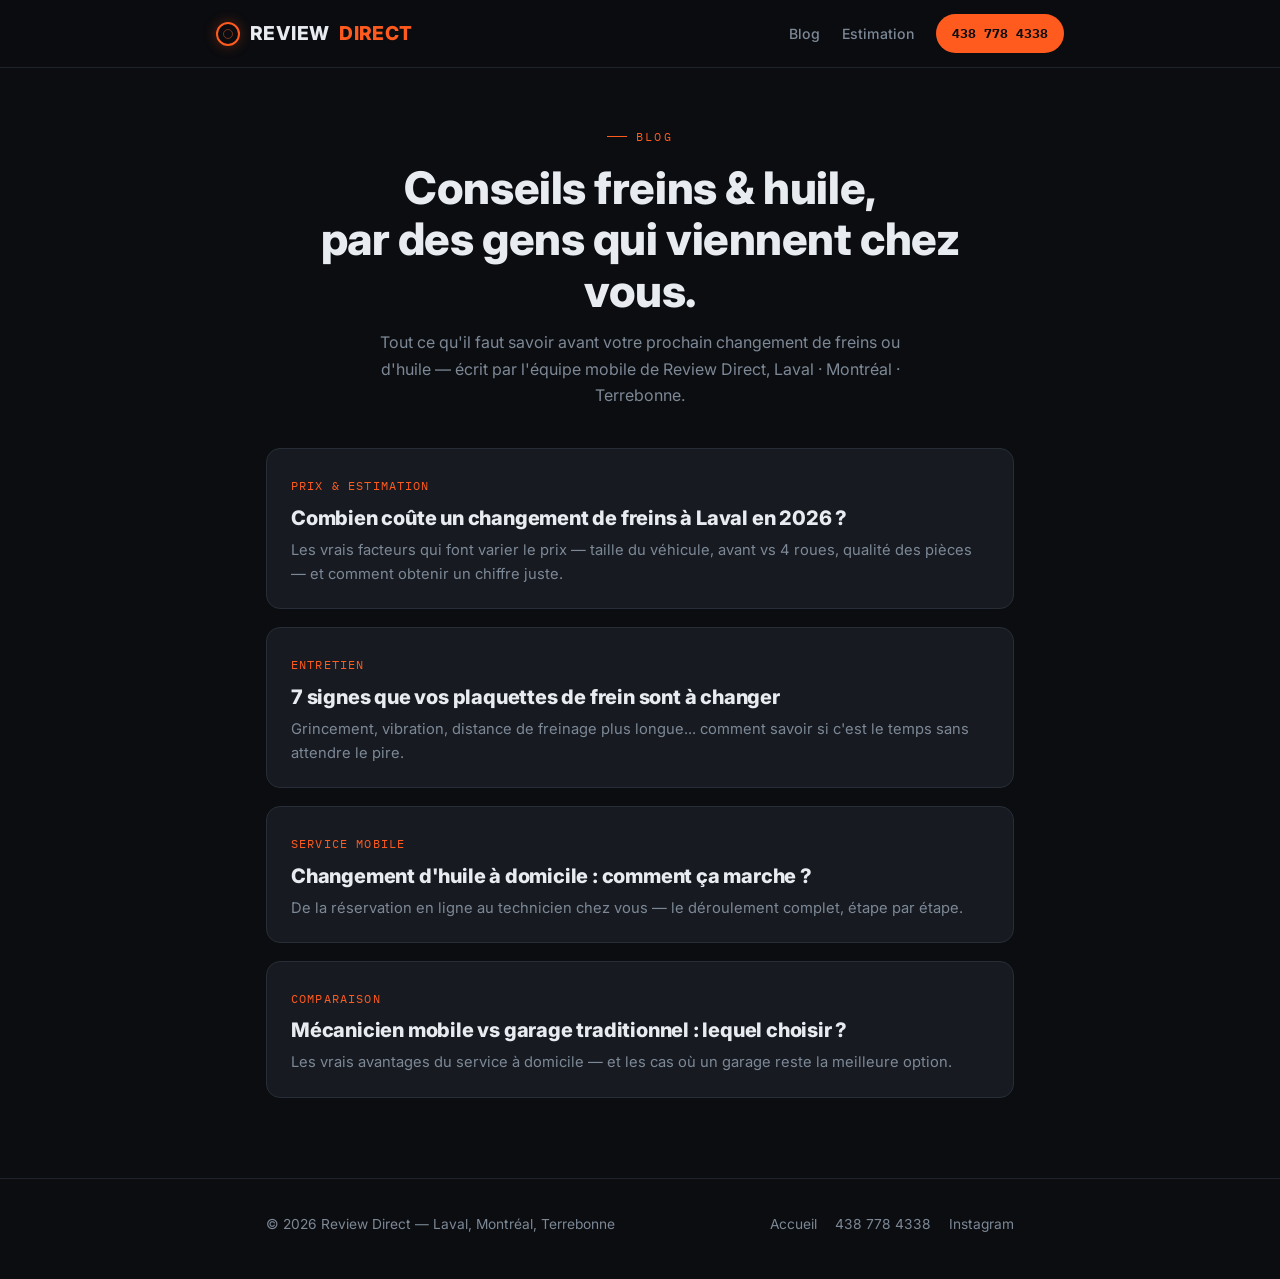
==== blog/index.html @ 67249930 "Ajoute un blog SEO (4 articles + hub) : freins, huile, mécanicien mobile vs garage, lien Blog dans n" ====
<!DOCTYPE html>
<html lang="fr">
<head>
<meta charset="UTF-8">
<meta name="viewport" content="width=device-width, initial-scale=1.0">
<title>Blog | Review Direct — Conseils freins & huile à domicile</title>
<meta name="description" content="Conseils pratiques sur les freins et le changement d'huile pour votre véhicule, par l'équipe mobile de Review Direct à Laval, Montréal et Terrebonne.">
<meta name="robots" content="index, follow">
<link rel="canonical" href="https://reviewdirect.ca/blog/">
<meta name="theme-color" content="#0b0d10">
<meta property="og:type" content="website">
<meta property="og:site_name" content="Review Direct">
<meta property="og:locale" content="fr_CA">
<meta property="og:url" content="https://reviewdirect.ca/blog/">
<meta property="og:title" content="Blog | Review Direct">
<meta property="og:description" content="Conseils pratiques sur les freins et le changement d'huile, par l'équipe mobile de Review Direct.">
<link rel="preconnect" href="https://fonts.googleapis.com">
<link rel="preconnect" href="https://fonts.gstatic.com" crossorigin>
<link href="https://fonts.googleapis.com/css2?family=Inter:wght@400;500;600;700;800;900&family=IBM+Plex+Mono:wght@400;500;600;700&display=swap" rel="stylesheet">
<link rel="stylesheet" href="/blog/style.css">
</head>
<body>

<header>
  <div class="nav">
    <a href="/" class="logo"><span class="logo-mark"></span>Review <em>Direct</em></a>
    <nav class="nav-links">
      <a href="/blog/">Blog</a>
      <a href="/#estimation">Estimation</a>
      <a href="tel:4387784338" class="nav-call">438 778 4338</a>
    </nav>
  </div>
</header>

<main class="wrap">
  <div class="hub-hero">
    <span class="tag">Blog</span>
    <h1>Conseils freins & huile,<br>par des gens qui viennent chez vous.</h1>
    <p>Tout ce qu'il faut savoir avant votre prochain changement de freins ou d'huile — écrit par l'équipe mobile de Review Direct, Laval · Montréal · Terrebonne.</p>
  </div>

  <div class="post-grid">
    <a class="post-card" href="/blog/combien-coute-changement-freins-laval.html">
      <span class="pc-tag">Prix & estimation</span>
      <h2>Combien coûte un changement de freins à Laval en 2026 ?</h2>
      <p>Les vrais facteurs qui font varier le prix — taille du véhicule, avant vs 4 roues, qualité des pièces — et comment obtenir un chiffre juste.</p>
    </a>
    <a class="post-card" href="/blog/signes-plaquettes-frein-usees.html">
      <span class="pc-tag">Entretien</span>
      <h2>7 signes que vos plaquettes de frein sont à changer</h2>
      <p>Grincement, vibration, distance de freinage plus longue... comment savoir si c'est le temps sans attendre le pire.</p>
    </a>
    <a class="post-card" href="/blog/changement-huile-domicile-comment-ca-marche.html">
      <span class="pc-tag">Service mobile</span>
      <h2>Changement d'huile à domicile : comment ça marche ?</h2>
      <p>De la réservation en ligne au technicien chez vous — le déroulement complet, étape par étape.</p>
    </a>
    <a class="post-card" href="/blog/mecanicien-mobile-vs-garage.html">
      <span class="pc-tag">Comparaison</span>
      <h2>Mécanicien mobile vs garage traditionnel : lequel choisir ?</h2>
      <p>Les vrais avantages du service à domicile — et les cas où un garage reste la meilleure option.</p>
    </a>
  </div>
</main>

<footer>
  <div class="wrap ft-row">
    <span>© 2026 Review Direct — Laval, Montréal, Terrebonne</span>
    <div style="display:flex;gap:18px;">
      <a href="/">Accueil</a>
      <a href="tel:4387784338">438 778 4338</a>
      <a href="https://www.instagram.com/514.450mobile/" target="_blank" rel="noopener noreferrer">Instagram</a>
    </div>
  </div>
</footer>

</body>
</html>
---- blog/style.css ----
:root{
  --void:#0b0d10; --graphite:#12151a; --panel:#171b21; --panel-2:#1e232b;
  --line:#282e37; --line-soft:#1f242c; --dust:#7d8896; --chalk:#e8ecf1;
  --heat:#ff5b1f; --ember:#ffb43d; --heat-glow:rgba(255,91,31,.30); --ok:#3ddc97;
}
*{box-sizing:border-box;margin:0;padding:0;}
html{scroll-behavior:smooth;}
body{background:var(--void);color:var(--chalk);font-family:'Inter',sans-serif;-webkit-font-smoothing:antialiased;line-height:1.65;}
a{color:inherit;text-decoration:none;}
img{max-width:100%;display:block;}
.wrap{max-width:800px;margin:0 auto;padding:0 26px;}
h1,h2,h3{font-family:'Inter',sans-serif;font-weight:800;line-height:1.15;letter-spacing:-.01em;}
:focus-visible{outline:2px solid var(--heat);outline-offset:3px;border-radius:4px;}

/* header */
header{position:sticky;top:0;z-index:80;background:rgba(11,13,16,.88);backdrop-filter:blur(14px) saturate(140%);border-bottom:1px solid var(--line-soft);}
.nav{display:flex;align-items:center;justify-content:space-between;gap:20px;padding:14px 26px;max-width:900px;margin:0 auto;}
.logo{display:flex;align-items:center;gap:10px;font-weight:800;font-size:1.2rem;text-transform:uppercase;letter-spacing:.02em;}
.logo-mark{width:24px;height:24px;border-radius:50%;border:2.5px solid var(--heat);position:relative;flex-shrink:0;box-shadow:0 0 14px var(--heat-glow);}
.logo-mark::after{content:'';position:absolute;inset:5px;border-radius:50%;border:1.5px solid rgba(255,91,31,.45);}
.logo em{font-style:normal;color:var(--heat);}
.nav-links{display:flex;align-items:center;gap:22px;font-size:.88rem;color:var(--dust);font-weight:500;}
.nav-links a:hover{color:var(--chalk);}
.nav-call{font-family:'IBM Plex Mono',monospace;font-size:.8rem;font-weight:700;padding:9px 16px;border-radius:999px;background:var(--heat);color:#0b0d10;white-space:nowrap;}
@media (max-width:560px){.nav-links a:not(.nav-call){display:none;}}

/* breadcrumb */
.crumb{font-family:'IBM Plex Mono',monospace;font-size:.74rem;letter-spacing:.05em;color:var(--dust);padding:22px 0 0;}
.crumb a{color:var(--dust);} .crumb a:hover{color:var(--heat);}

/* article */
.art-hero{padding:26px 0 10px;}
.tag{font-family:'IBM Plex Mono',monospace;font-size:.76rem;letter-spacing:.18em;text-transform:uppercase;color:var(--heat);display:inline-flex;align-items:center;gap:9px;}
.tag::before{content:'';width:20px;height:1px;background:var(--heat);}
.art-hero h1{font-size:clamp(1.9rem,4.4vw,2.7rem);margin:16px 0 10px;}
.art-meta{font-family:'IBM Plex Mono',monospace;font-size:.78rem;color:var(--dust);}
.art-body{padding:34px 0 20px;font-size:1.04rem;color:#d6dbe2;}
.art-body p{margin:0 0 20px;}
.art-body h2{font-size:1.5rem;margin:38px 0 14px;color:var(--chalk);}
.art-body h3{font-size:1.2rem;margin:28px 0 12px;color:var(--chalk);}
.art-body ul,.art-body ol{margin:0 0 20px;padding-left:22px;}
.art-body li{margin:0 0 9px;}
.art-body strong{color:var(--chalk);}
.art-body a.inline-link{color:var(--heat);text-decoration:underline;text-underline-offset:3px;}

/* callout CTA */
.callout{background:var(--panel);border:1px solid var(--line);border-left:3px solid var(--heat);border-radius:12px;padding:22px 24px;margin:30px 0;}
.callout p{margin:0 0 14px;color:var(--chalk);}
.callout .cta{display:inline-flex;align-items:center;gap:9px;font-weight:700;font-size:.92rem;padding:12px 22px;border-radius:999px;background:var(--heat);color:#0b0d10;transition:transform .16s;}
.callout .cta:hover{transform:translateY(-1px);}

/* related / index cards */
.post-grid{display:grid;gap:18px;padding:30px 0 60px;}
.post-card{display:block;background:var(--panel);border:1px solid var(--line);border-radius:14px;padding:22px 24px;transition:border-color .18s,transform .18s;}
.post-card:hover{border-color:var(--heat);transform:translateY(-2px);}
.post-card .pc-tag{font-family:'IBM Plex Mono',monospace;font-size:.72rem;color:var(--heat);letter-spacing:.1em;text-transform:uppercase;}
.post-card h2{font-size:1.25rem;margin:9px 0 8px;}
.post-card p{color:var(--dust);font-size:.92rem;margin:0;}

.hub-hero{padding:50px 0 10px;text-align:center;}
.hub-hero h1{font-size:clamp(2rem,5vw,2.8rem);margin:16px 0 12px;}
.hub-hero p{color:var(--dust);max-width:560px;margin:0 auto;}

footer{border-top:1px solid var(--line-soft);padding:34px 0 44px;margin-top:20px;}
.ft-row{display:flex;align-items:center;justify-content:space-between;gap:16px;flex-wrap:wrap;font-size:.86rem;color:var(--dust);}
.ft-row a:hover{color:var(--heat);}
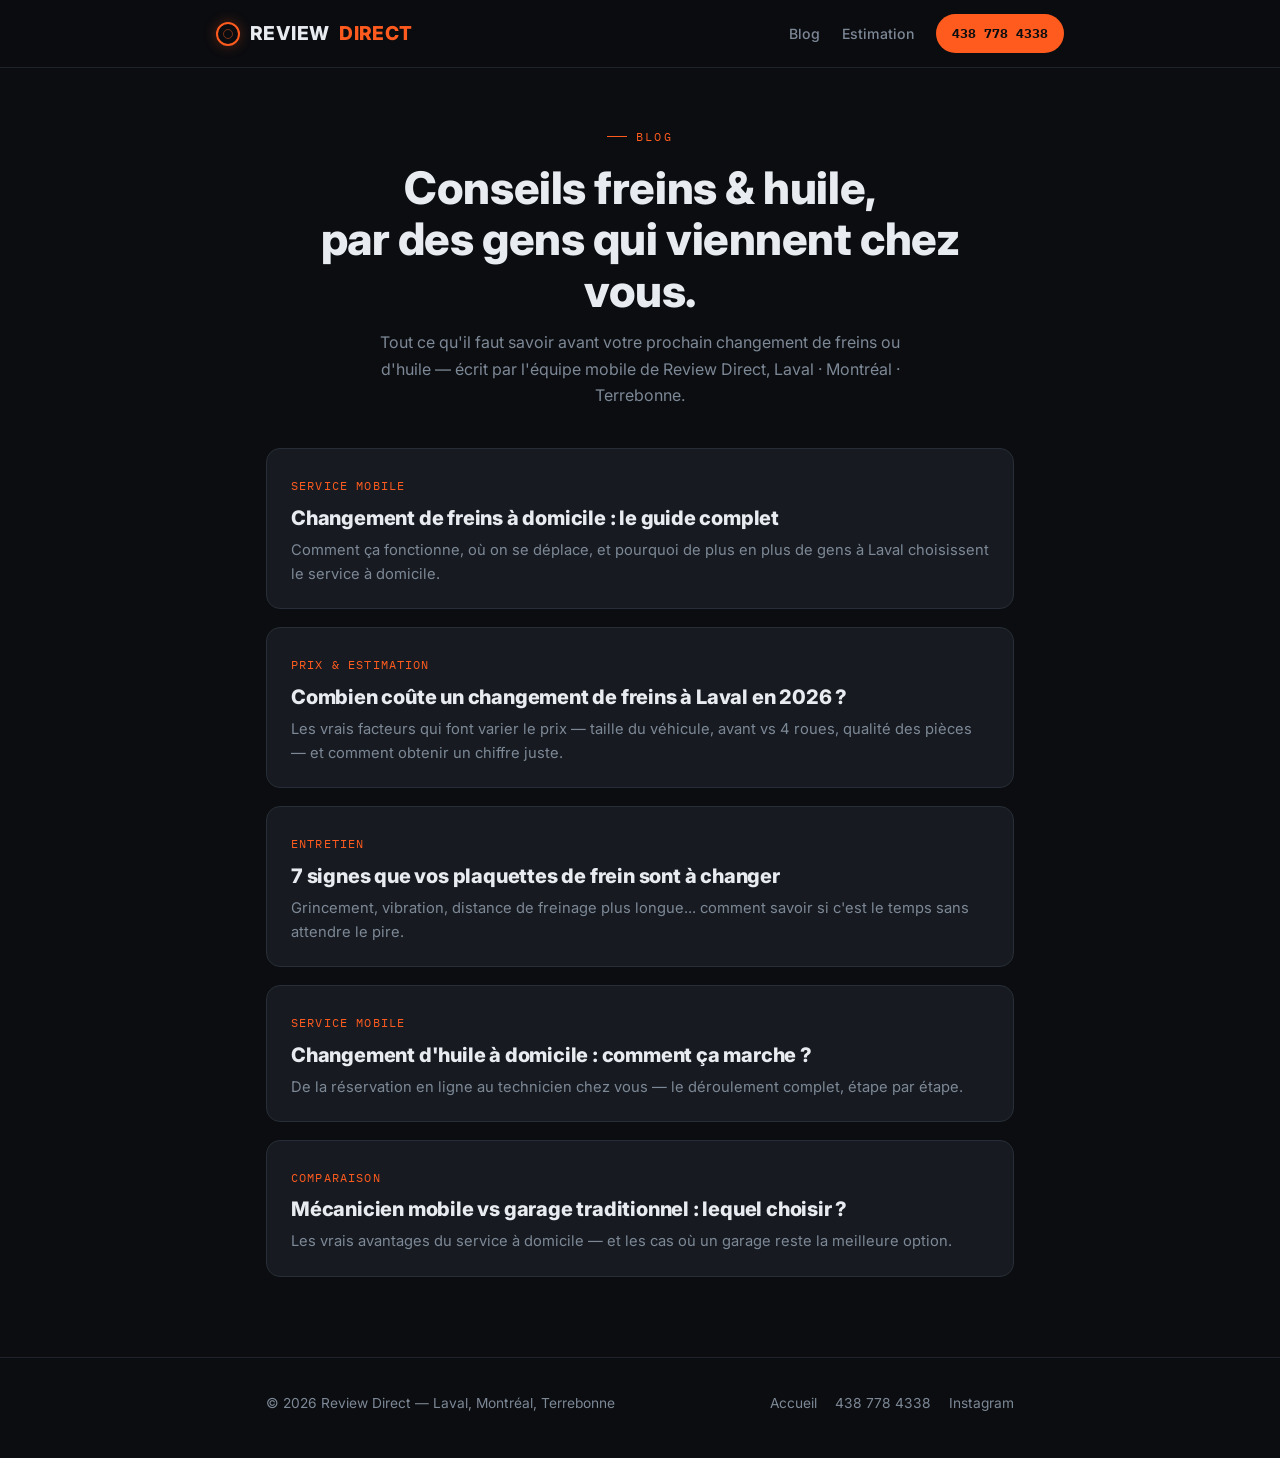
==== commit 5e0b0a21: "Ajoute une page pilier 'changement de freins à domicile' ciblant directement cette requête de recher" ====
--- a/blog/index.html
+++ b/blog/index.html
@@ -40,6 +40,11 @@
   </div>
 
   <div class="post-grid">
+    <a class="post-card" href="/blog/changement-de-freins-a-domicile.html">
+      <span class="pc-tag">Service mobile</span>
+      <h2>Changement de freins à domicile : le guide complet</h2>
+      <p>Comment ça fonctionne, où on se déplace, et pourquoi de plus en plus de gens à Laval choisissent le service à domicile.</p>
+    </a>
     <a class="post-card" href="/blog/combien-coute-changement-freins-laval.html">
       <span class="pc-tag">Prix & estimation</span>
       <h2>Combien coûte un changement de freins à Laval en 2026 ?</h2>
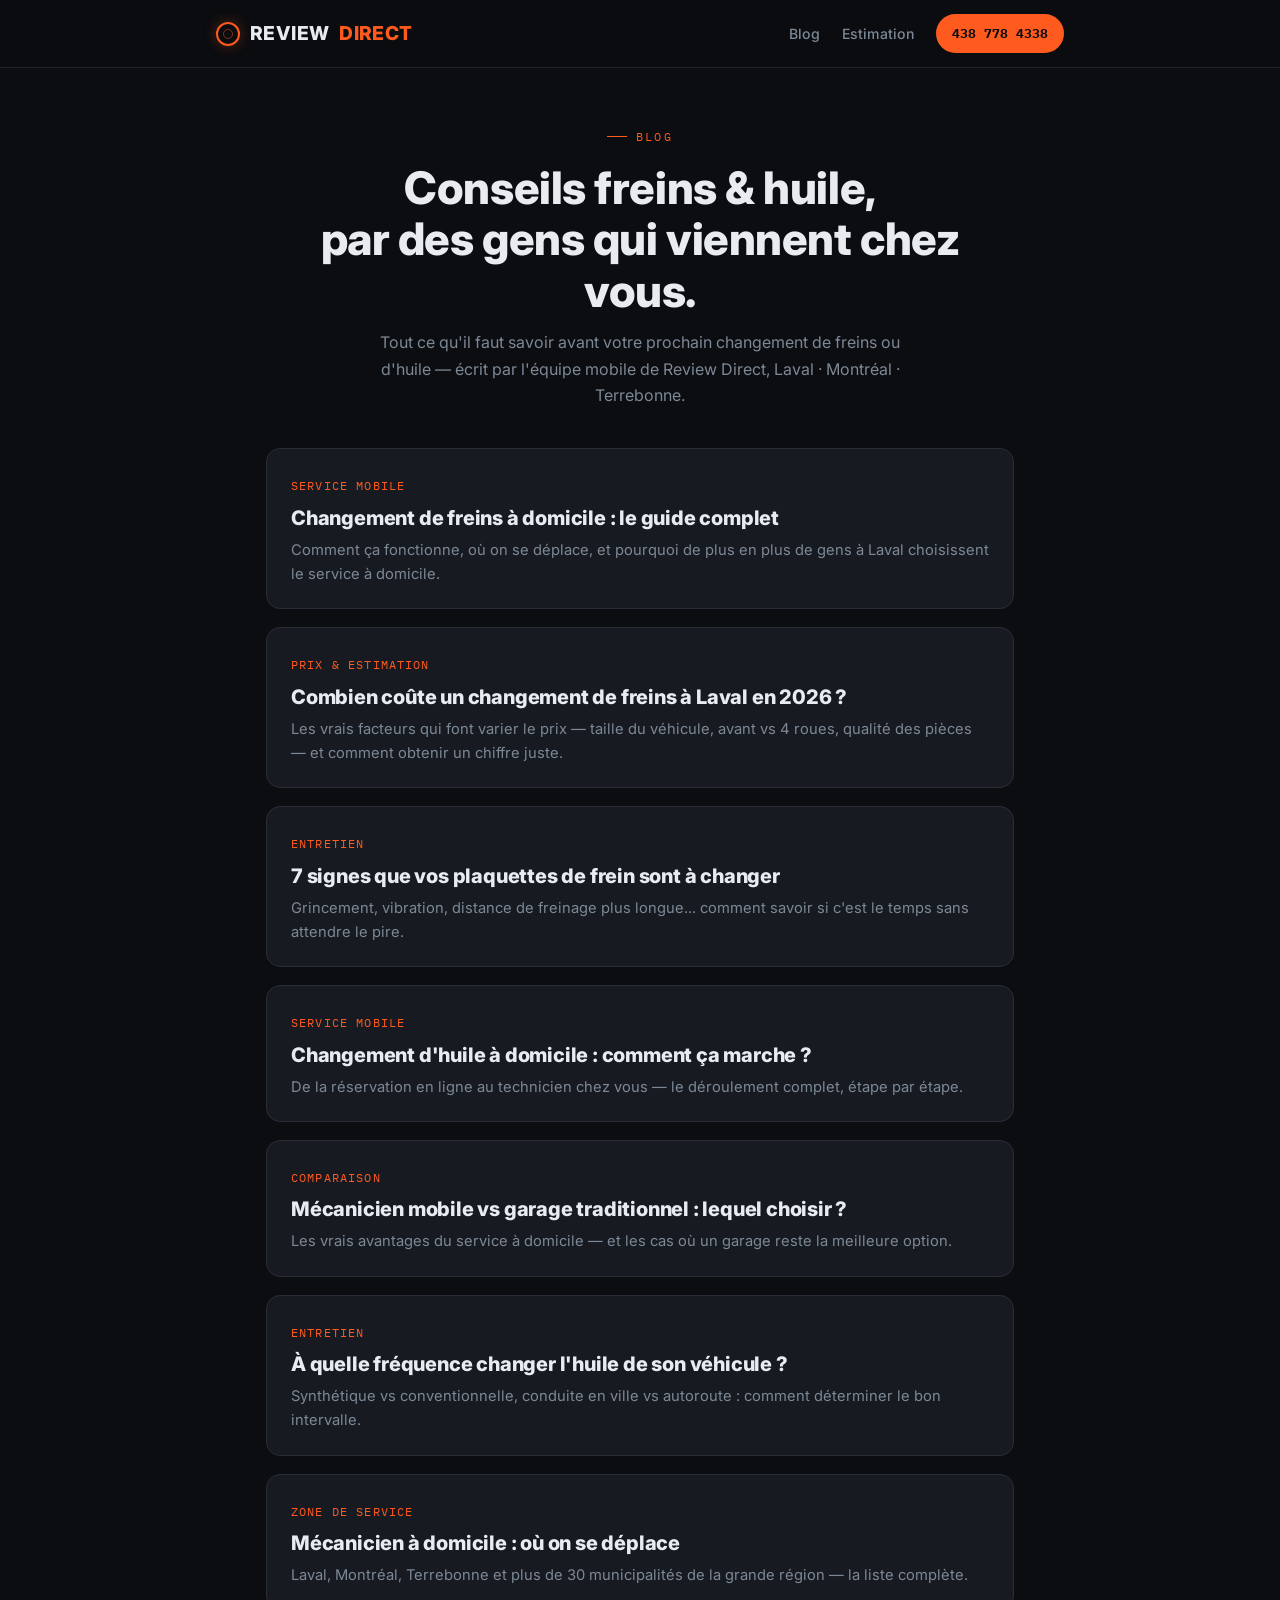
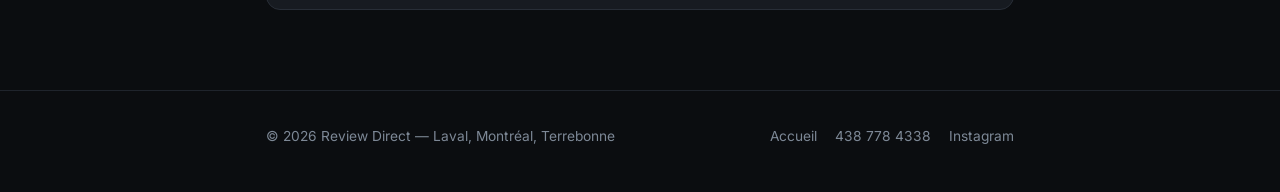
==== commit c2efdfb2: "Ajoute 2 articles (fréquence d'huile, zones desservies) + icônes thématiques et temps de lecture sur" ====
--- a/blog/index.html
+++ b/blog/index.html
@@ -65,6 +65,16 @@
       <h2>Mécanicien mobile vs garage traditionnel : lequel choisir ?</h2>
       <p>Les vrais avantages du service à domicile — et les cas où un garage reste la meilleure option.</p>
     </a>
+    <a class="post-card" href="/blog/frequence-changement-huile.html">
+      <span class="pc-tag">Entretien</span>
+      <h2>À quelle fréquence changer l'huile de son véhicule ?</h2>
+      <p>Synthétique vs conventionnelle, conduite en ville vs autoroute : comment déterminer le bon intervalle.</p>
+    </a>
+    <a class="post-card" href="/blog/zones-desservies-mecanicien-domicile.html">
+      <span class="pc-tag">Zone de service</span>
+      <h2>Mécanicien à domicile : où on se déplace</h2>
+      <p>Laval, Montréal, Terrebonne et plus de 30 municipalités de la grande région — la liste complète.</p>
+    </a>
   </div>
 </main>
 
--- a/blog/style.css
+++ b/blog/style.css
@@ -30,6 +30,7 @@
 
 /* article */
 .art-hero{padding:26px 0 10px;}
+.art-icon{width:38px;height:38px;color:var(--heat);margin-bottom:14px;}
 .tag{font-family:'IBM Plex Mono',monospace;font-size:.76rem;letter-spacing:.18em;text-transform:uppercase;color:var(--heat);display:inline-flex;align-items:center;gap:9px;}
 .tag::before{content:'';width:20px;height:1px;background:var(--heat);}
 .art-hero h1{font-size:clamp(1.9rem,4.4vw,2.7rem);margin:16px 0 10px;}
